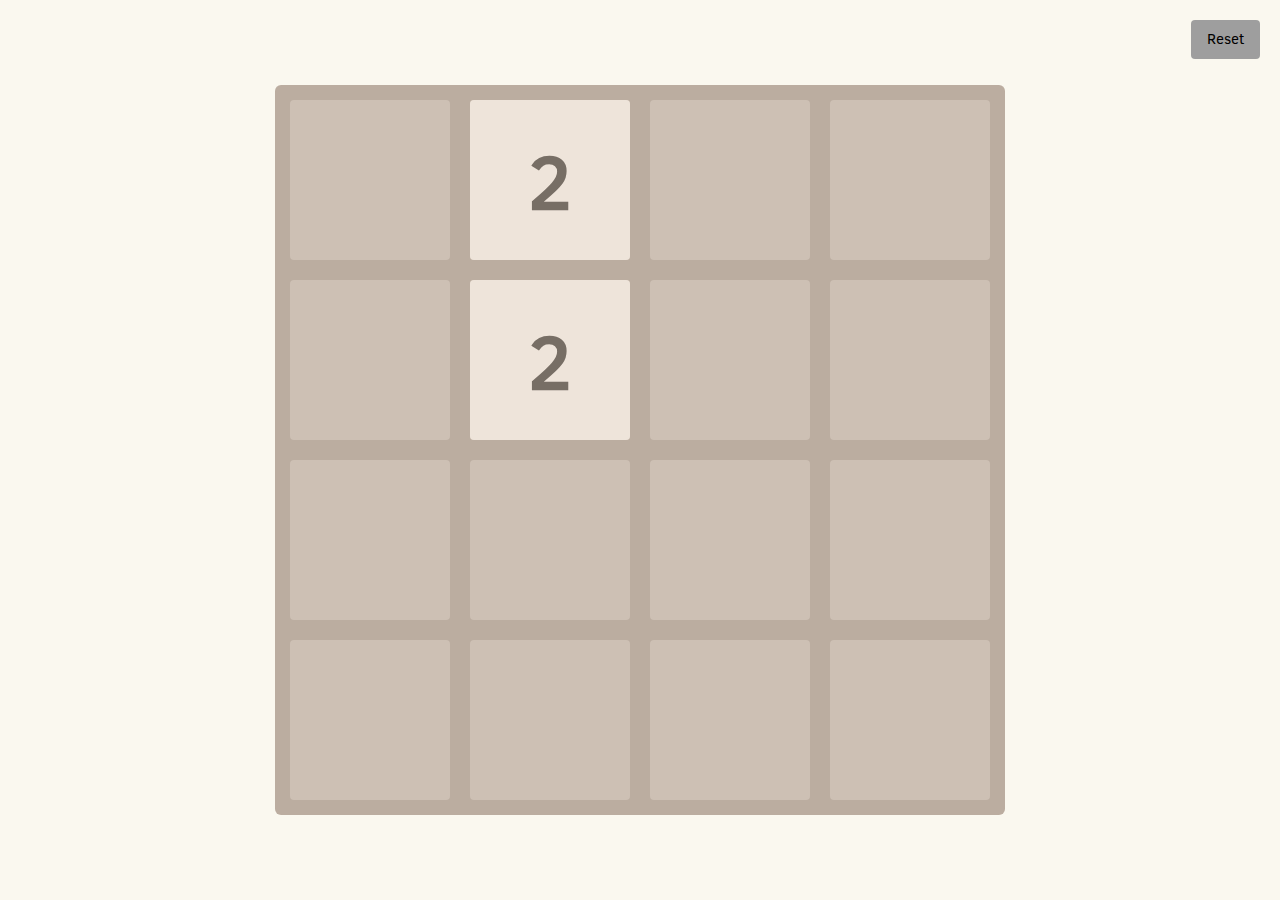
==== index.html @ 07045d37 "Rename main.html to index.html" ====
<!DOCTYPE html>
<html lang="en">
<head>
    <meta charset="UTF-8">
    <title>2048</title>
    <link rel="stylesheet" href="https://www.w3schools.com/w3css/4/w3.css">
    <link rel="stylesheet" href="main.css">
</head>
<body>

<button class="w3-button w3-gray w3-round" onclick="Reset()">Reset</button>

<div class="background" id="background">

</div>

</body>
<script type="text/javascript" src="main.js"></script>
</html>
---- main.css ----
@font-face {
    font-family: ClearSans;
    src: url(ClearSans-Regular.ttf);
}

body, html {
    height: 100%;
    font-family: ClearSans, sans-serif;
    color: #776e65;
    background: #faf8ef;
}

.background{
    width: 730px;
    height: 730px;
    background-color: #bbada0;
    padding: 10px;
    position: absolute;
    top: 50%;
    left: 50%;
    transform: translate(-50%, -50%);
    border-radius: 6px;
}
.block {
    width: 160px;
    height: 160px;
    background-color: #cdc0b4;
    margin: 15px;
    position: absolute;
    text-align: center;
    line-height: 160px;
    font-weight: bold;
    font-size: 75px;
    border-radius: 4px;
}
.move {
    transition: left 0.05s, bottom 0.05s;
}
.unselectable {
    -webkit-touch-callout: none;
    -webkit-user-select: none;
    -moz-user-select: none;
    -ms-user-select: none;
    user-select: none;
}

button {
    position: absolute;
    right: 20px;
    top: 20px;
}
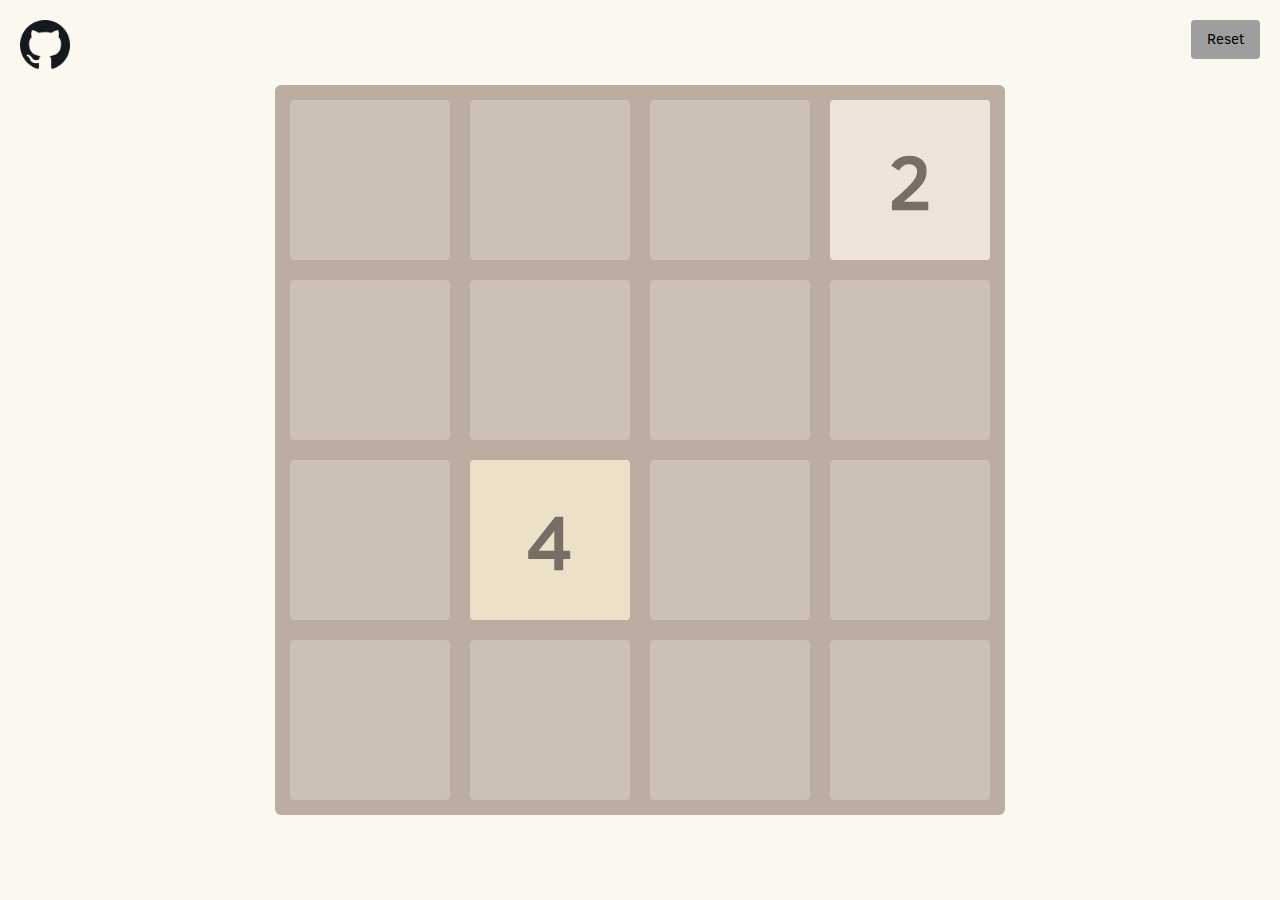
==== commit 44175b1b: "added readme" ====
--- a/index.html
+++ b/index.html
@@ -14,6 +14,8 @@
 
 </div>
 
+<a href="https://github.com/tddebart/2048" target="_blank" class="github"><img class="github" src="GitHub-Mark.png" alt="GitHub Logo"></a>
+
 </body>
 <script type="text/javascript" src="main.js"></script>
 </html>
--- a/main.css
+++ b/main.css
@@ -44,6 +44,13 @@
     user-select: none;
 }
 
+.github {
+    position: absolute;
+    width: 50px;
+    height: 50px;
+    margin: 10px;
+}
+
 button {
     position: absolute;
     right: 20px;
